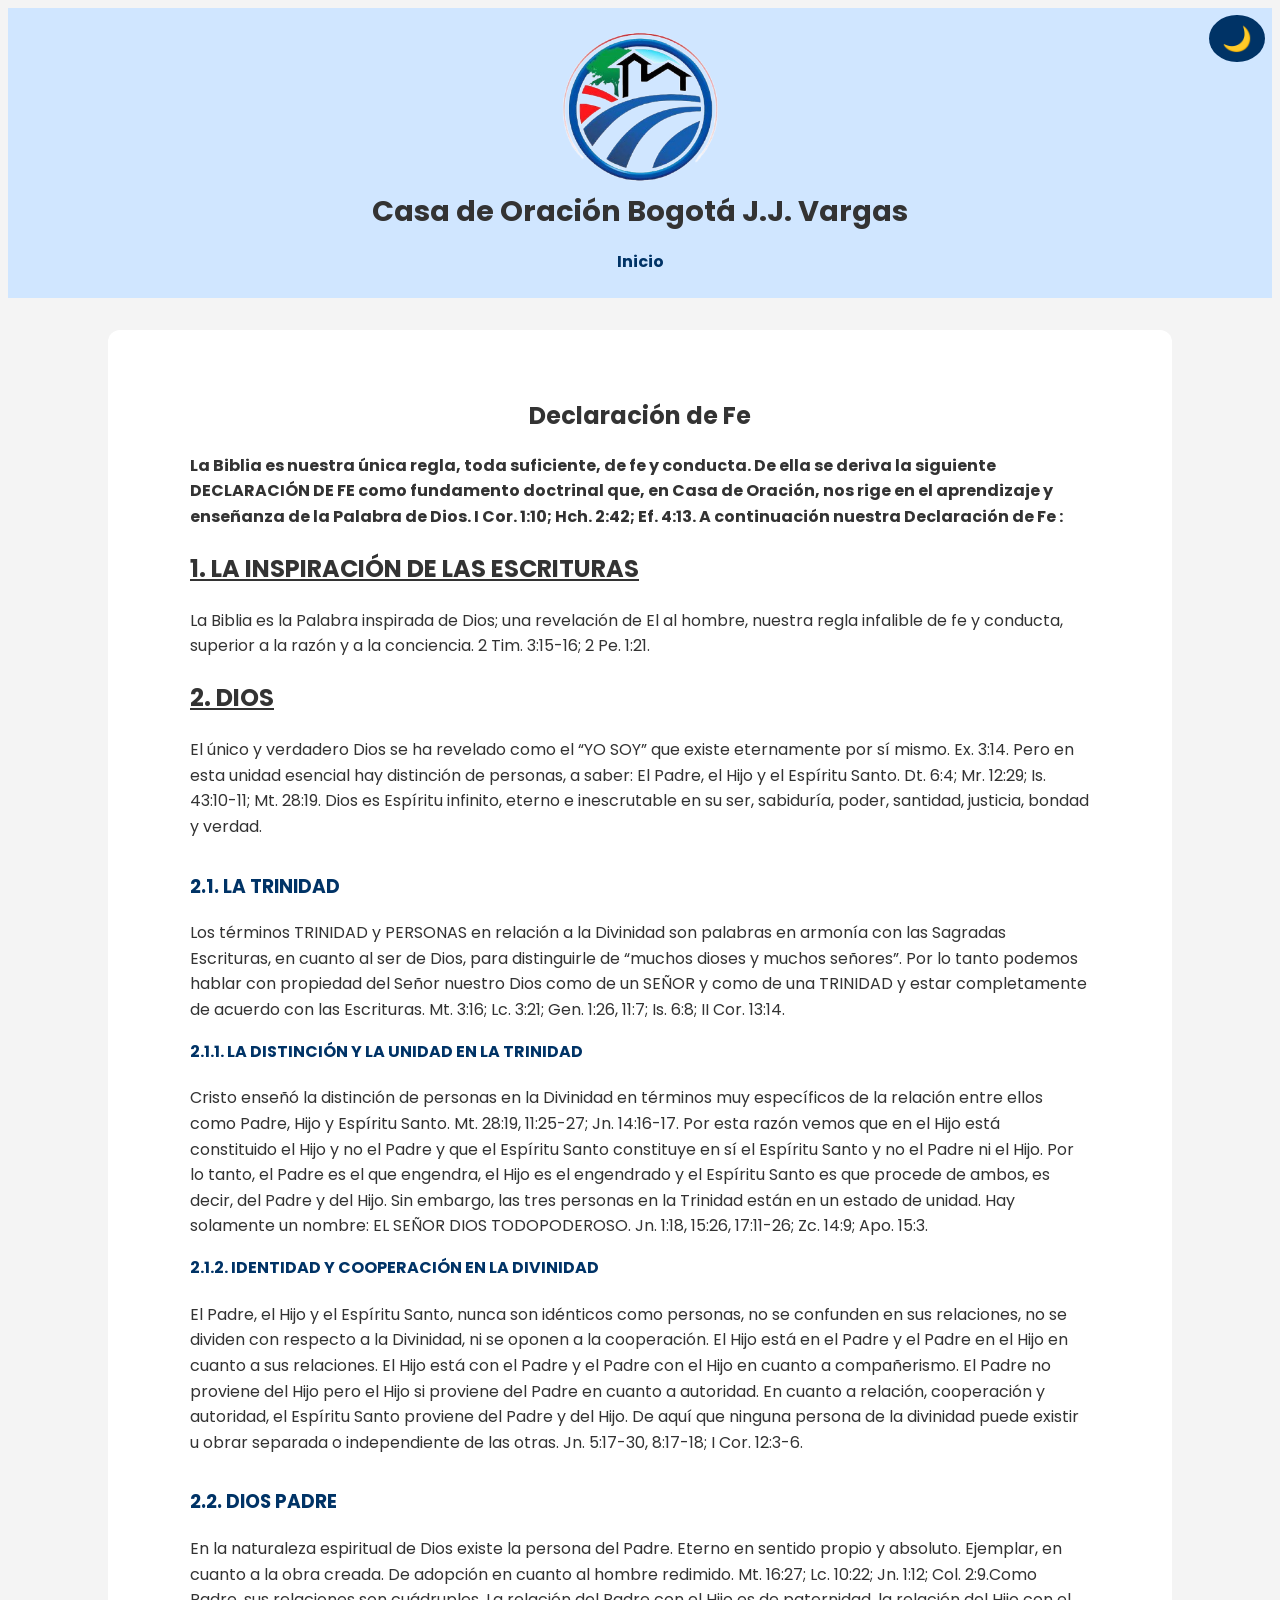
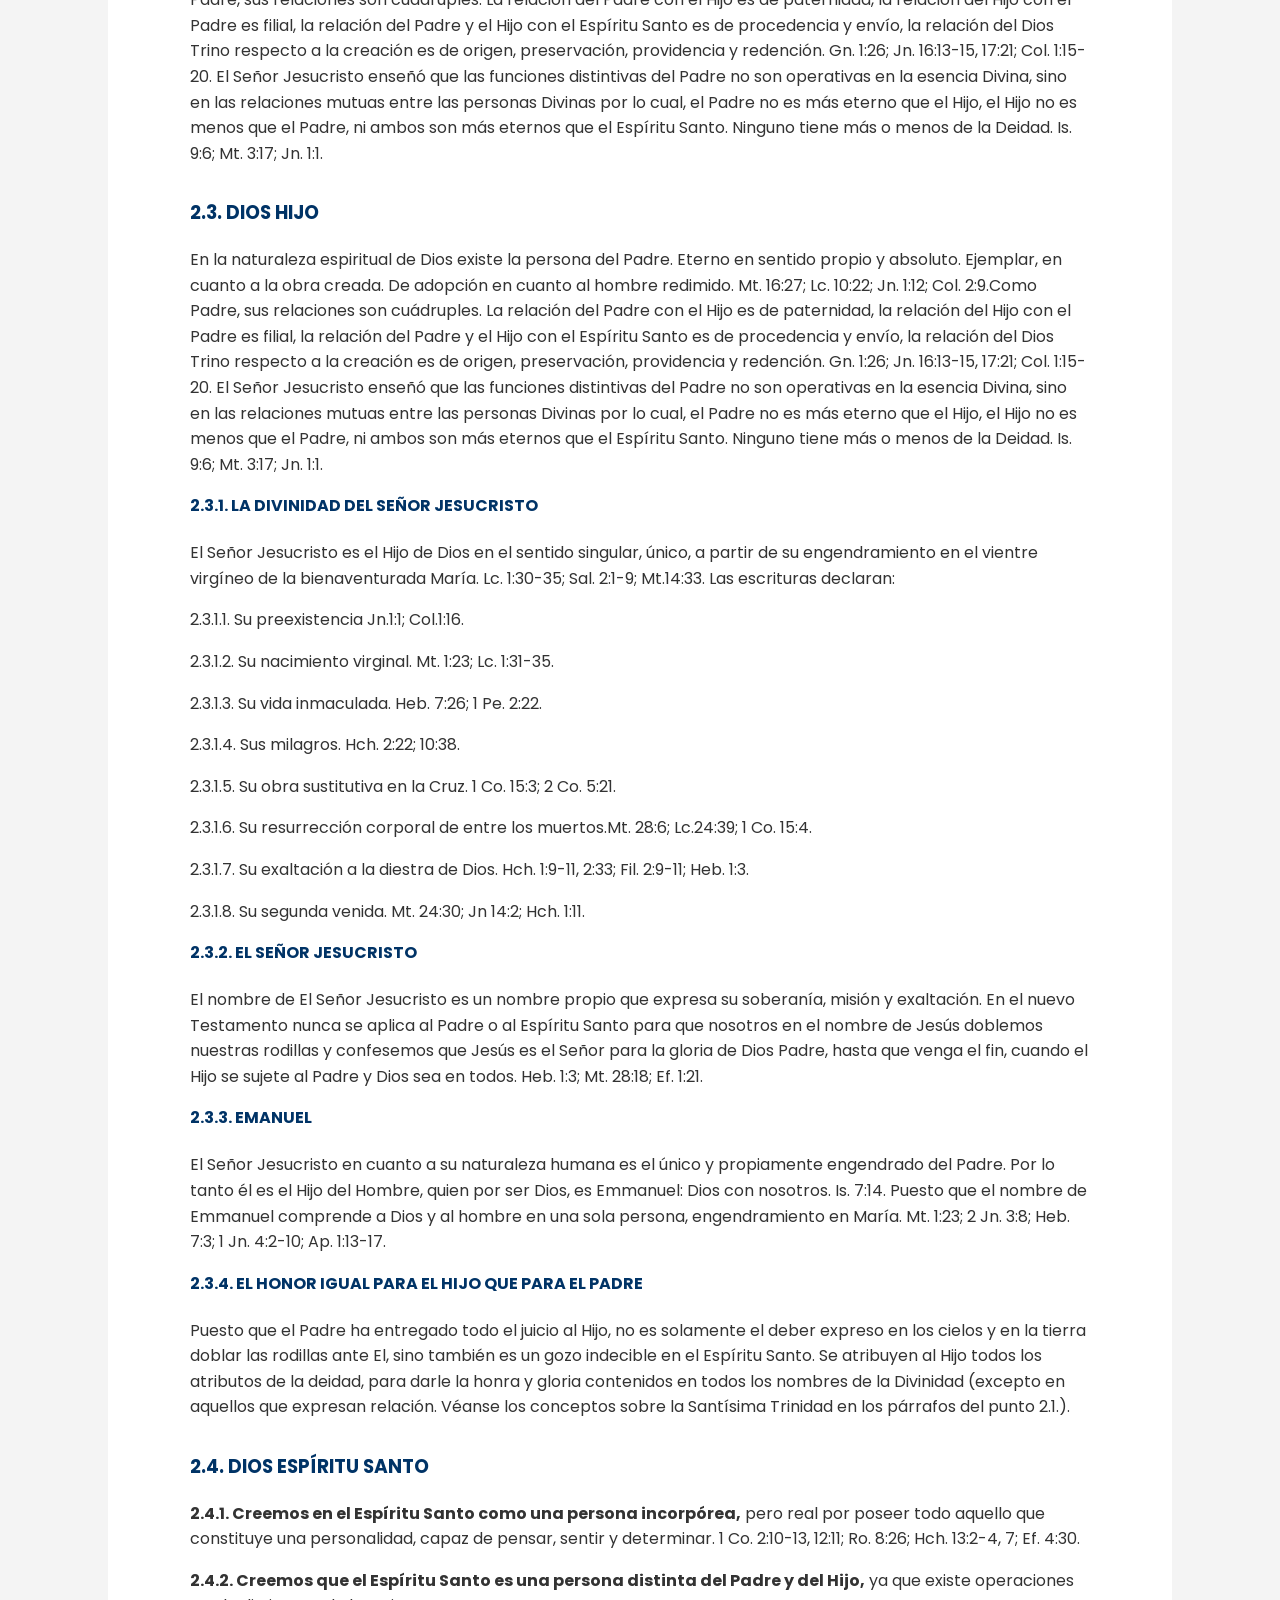
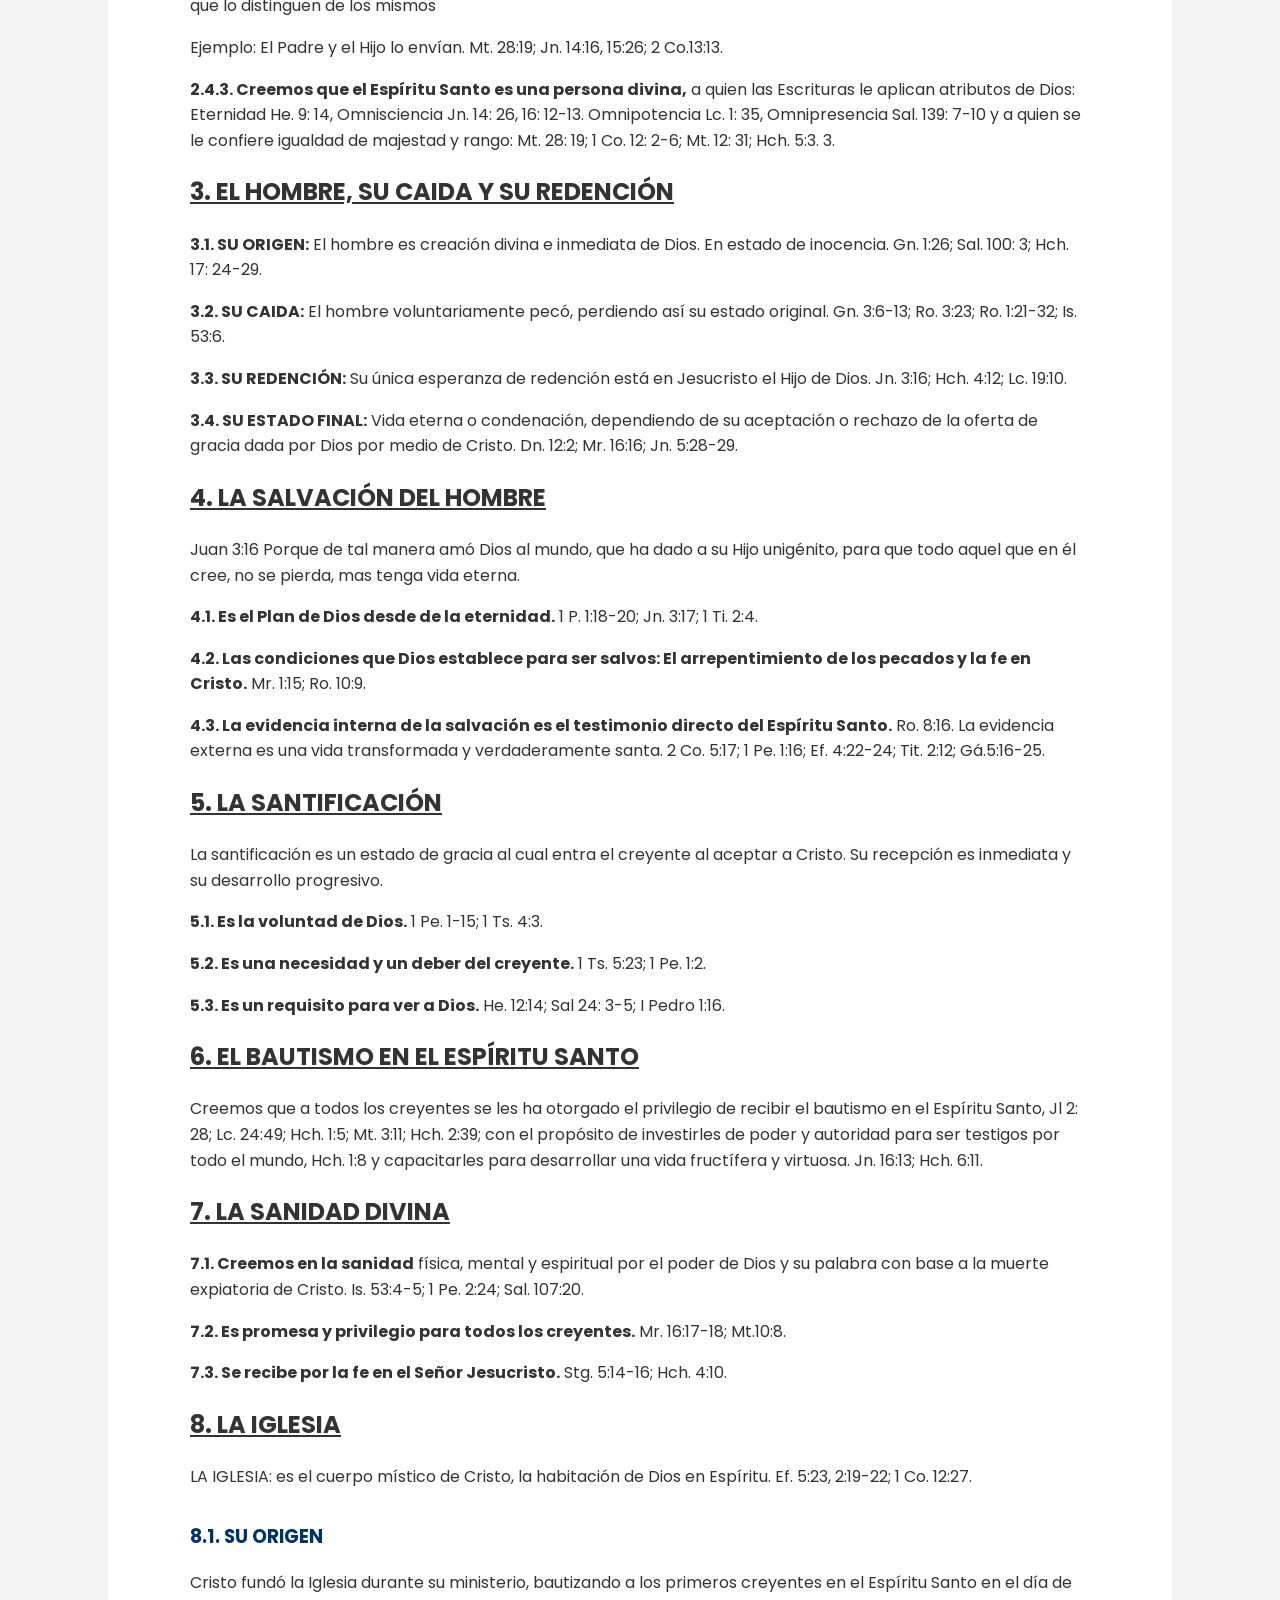
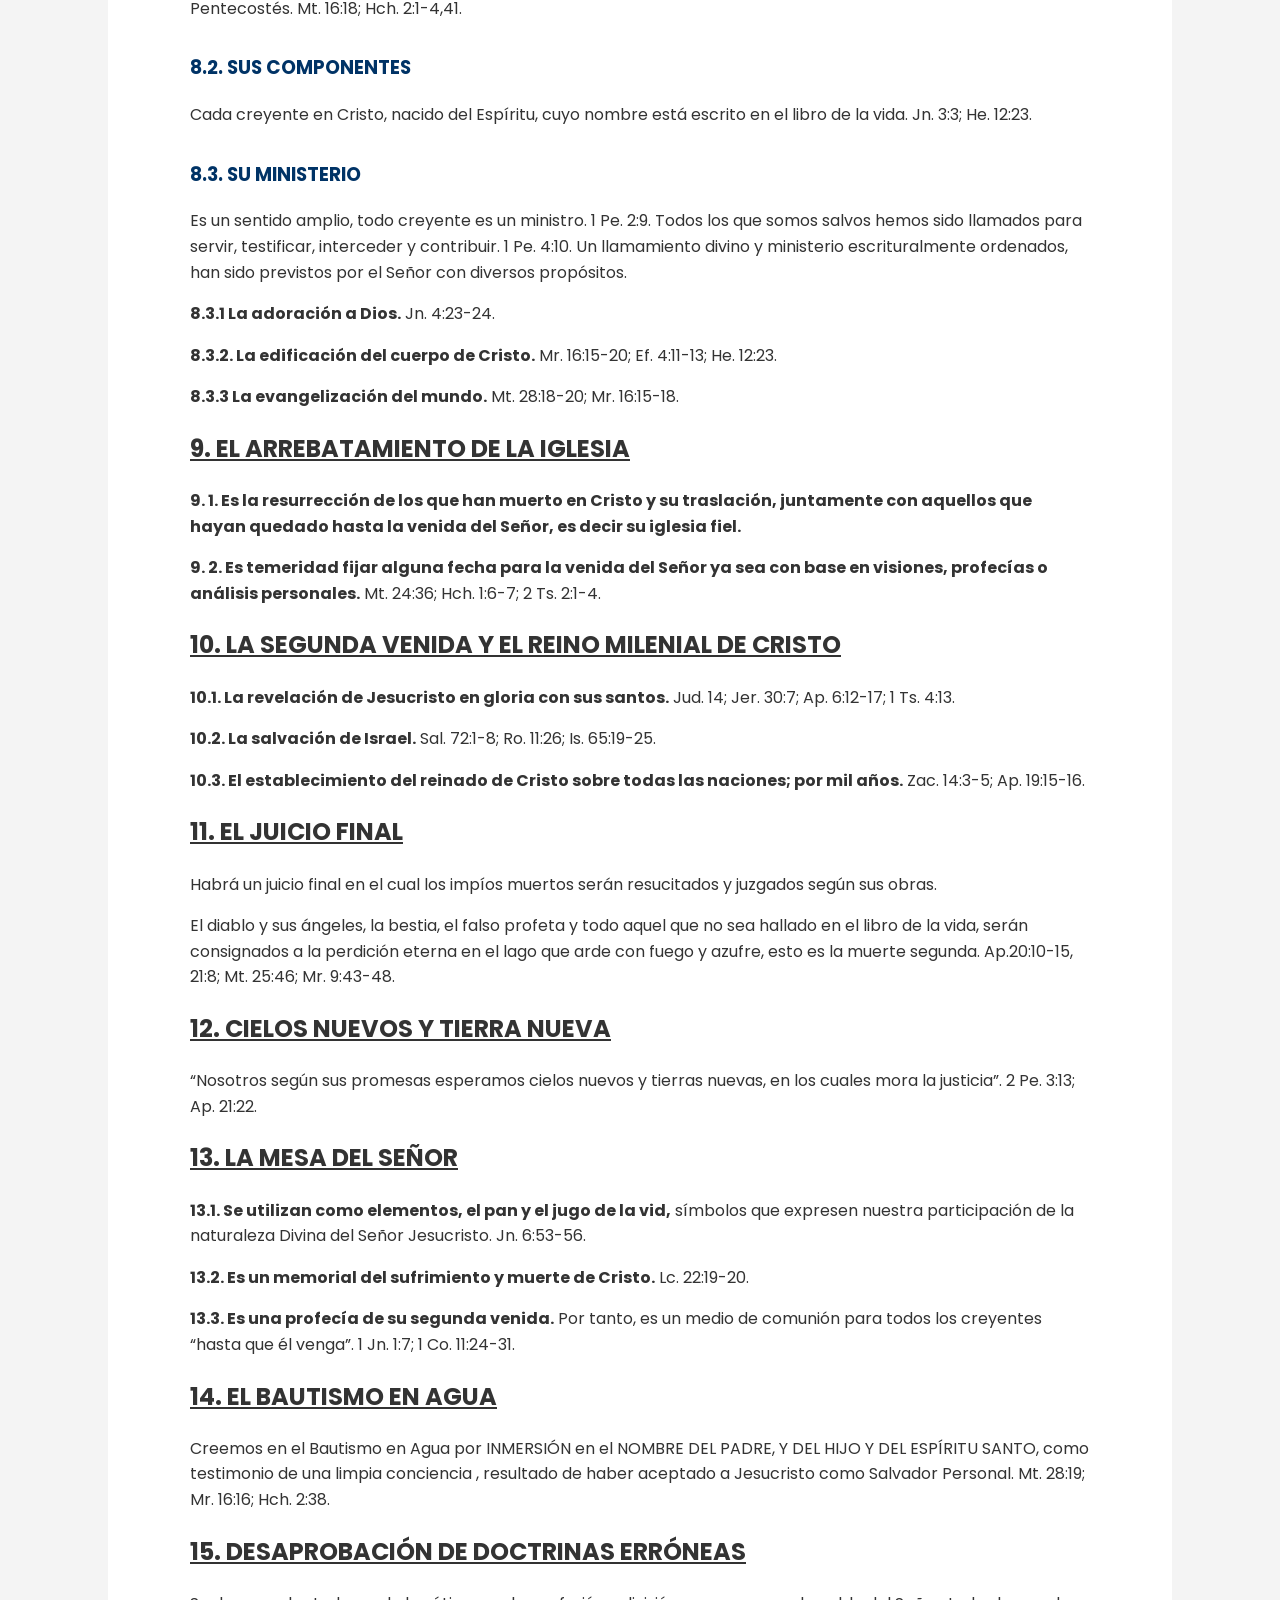
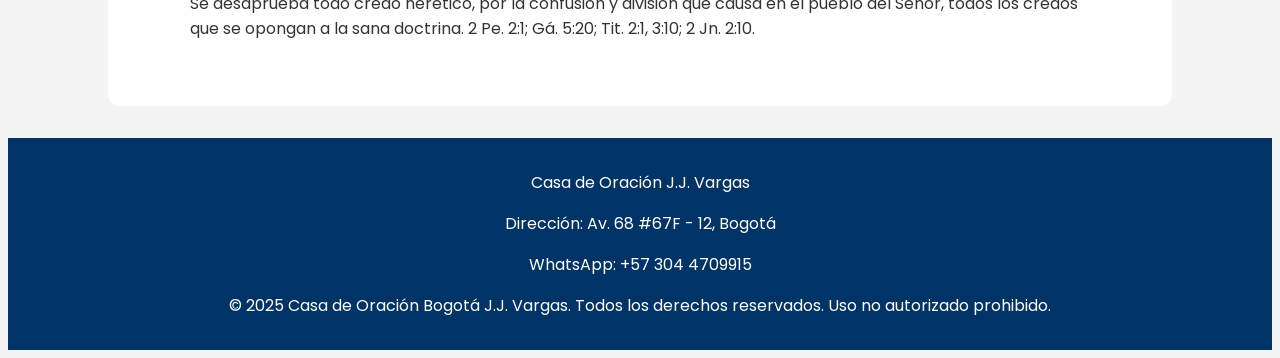
==== declaracion.html @ c2558dc0 "Se añaden ajustes del sitio web" ====
<!DOCTYPE html>
<html lang="es">
<head>
  <meta charset="UTF-8" />
  <meta name="viewport" content="width=device-width, initial-scale=1.0" />
  <title>Declaración de Fe | Casa de Oración</title>
  <link rel="stylesheet" href="styles.css" />
  <link rel="shortcut icon" href="icons/logo_casa_horacion.png" type="image/x-icon">
  <link href="https://fonts.googleapis.com/css2?family=Poppins:wght@400;700&display=swap" rel="stylesheet">
</head>
<body>
    <button id="toggle-mode" class="mode-toggle">🌙</button>

  <header class="header">
    <div class="logo-container">
      <img src="img/Logo_casa_de_oración.png" alt="Logo" class="logo-img" />
      <h1 class="logo-title">Casa de Oración Bogotá J.J. Vargas</h1>
    </div>
    <nav id="navbar">
      <a href="index.html">Inicio</a>
    </nav>
  </header>

  <main>
  <section class="section fade-in">
    <h2>Declaración de Fe</h2>
    <div class="declaracion">
      <p><strong>La Biblia es nuestra única regla, toda suficiente, de fe y conducta. De ella se deriva la siguiente DECLARACIÓN DE FE como fundamento doctrinal que, en Casa de Oración, nos rige en el aprendizaje y enseñanza de la Palabra de Dios. I Cor. 1:10; Hch. 2:42; Ef. 4:13. A continuación nuestra Declaración de Fe :</strong></p>

      <h2><u>1. LA INSPIRACIÓN DE LAS ESCRITURAS</u></h2>
      <p>La Biblia es la Palabra inspirada de Dios; una revelación de El al hombre, nuestra regla infalible de fe y conducta, superior a la razón y a la conciencia. 2 Tim. 3:15-16; 2 Pe. 1:21.</p>

      <h2><u>2. DIOS</u></h2>
      <p>El único y verdadero Dios se ha revelado como el “YO SOY” que existe eternamente por sí mismo. Ex. 3:14. Pero en esta unidad esencial hay distinción de personas, a saber: El Padre, el Hijo y el Espíritu Santo. Dt. 6:4; Mr. 12:29; Is. 43:10-11; Mt. 28:19. Dios es Espíritu infinito, eterno e inescrutable en su ser, sabiduría, poder, santidad, justicia, bondad y verdad.</p>

      <h3>2.1. LA TRINIDAD</h3>
      <p>Los términos TRINIDAD y PERSONAS en relación a la Divinidad son palabras en armonía con las Sagradas Escrituras, en cuanto al ser de Dios, para distinguirle de “muchos dioses y muchos señores”. Por lo tanto podemos hablar con propiedad del Señor nuestro Dios como de un SEÑOR y como de una TRINIDAD y estar completamente de acuerdo con las Escrituras. Mt. 3:16; Lc. 3:21; Gen. 1:26, 11:7; Is. 6:8; II Cor. 13:14.</p>

      <h4>2.1.1. LA DISTINCIÓN Y LA UNIDAD EN LA TRINIDAD</h4>
      <p>Cristo enseñó la distinción de personas en la Divinidad en términos muy específicos de la relación entre ellos como Padre, Hijo y Espíritu Santo. Mt. 28:19, 11:25-27; Jn. 14:16-17. Por esta razón vemos que en el Hijo está constituido el Hijo y no el Padre y que el Espíritu Santo constituye en sí el Espíritu Santo y no el Padre ni el Hijo. Por lo tanto, el Padre es el que engendra, el Hijo es el engendrado y el Espíritu Santo es que procede de ambos, es decir, del Padre y del Hijo. Sin embargo, las tres personas en la Trinidad están en un estado de unidad. Hay solamente un nombre: EL SEÑOR DIOS TODOPODEROSO. Jn. 1:18, 15:26, 17:11-26; Zc. 14:9; Apo. 15:3.</p>

      <h4>2.1.2. IDENTIDAD Y COOPERACIÓN EN LA DIVINIDAD</h4>
      <p>El Padre, el Hijo y el Espíritu Santo, nunca son idénticos como personas, no se confunden en sus relaciones, no se dividen con respecto a la Divinidad, ni se oponen a la cooperación. El Hijo está en el Padre y el Padre en el Hijo en cuanto a sus relaciones. El Hijo está con el Padre y el Padre con el Hijo en cuanto a compañerismo. El Padre no proviene del Hijo pero el Hijo si proviene del Padre en cuanto a autoridad. En cuanto a relación, cooperación y autoridad, el Espíritu Santo proviene del Padre y del Hijo. De aquí que ninguna persona de la divinidad puede existir u obrar separada o independiente de las otras. Jn. 5:17-30, 8:17-18; I Cor. 12:3-6.</p>

      <h3>2.2. DIOS PADRE</h3>
      <p>En la naturaleza espiritual de Dios existe la persona del Padre. Eterno en sentido propio y absoluto. Ejemplar, en cuanto a la obra creada. De adopción en cuanto al hombre redimido. Mt. 16:27; Lc. 10:22; Jn. 1:12; Col. 2:9.Como Padre, sus relaciones son cuádruples. La relación del Padre con el Hijo es de paternidad, la relación del Hijo con el Padre es filial, la relación del Padre y el Hijo con el Espíritu Santo es de procedencia y envío, la relación del Dios Trino respecto a la creación es de origen, preservación, providencia y redención. Gn. 1:26; Jn. 16:13-15, 17:21; Col. 1:15-20. El Señor Jesucristo enseñó que las funciones distintivas del Padre no son operativas en la esencia Divina, sino en las relaciones mutuas entre las personas Divinas por lo cual, el Padre no es más eterno que el Hijo, el Hijo no es menos que el Padre, ni ambos son más eternos que el Espíritu Santo. Ninguno tiene más o menos de la Deidad. Is. 9:6; Mt. 3:17; Jn. 1:1.</p>

      <h3>2.3. DIOS HIJO</h3>
      <p>En la naturaleza espiritual de Dios existe la persona del Padre. Eterno en sentido propio y absoluto. Ejemplar, en cuanto a la obra creada. De adopción en cuanto al hombre redimido. Mt. 16:27; Lc. 10:22; Jn. 1:12; Col. 2:9.Como Padre, sus relaciones son cuádruples. La relación del Padre con el Hijo es de paternidad, la relación del Hijo con el Padre es filial, la relación del Padre y el Hijo con el Espíritu Santo es de procedencia y envío, la relación del Dios Trino respecto a la creación es de origen, preservación, providencia y redención. Gn. 1:26; Jn. 16:13-15, 17:21; Col. 1:15-20. El Señor Jesucristo enseñó que las funciones distintivas del Padre no son operativas en la esencia Divina, sino en las relaciones mutuas entre las personas Divinas por lo cual, el Padre no es más eterno que el Hijo, el Hijo no es menos que el Padre, ni ambos son más eternos que el Espíritu Santo. Ninguno tiene más o menos de la Deidad. Is. 9:6; Mt. 3:17; Jn. 1:1.</p>

      <h4>2.3.1. LA DIVINIDAD DEL SEÑOR JESUCRISTO</h4>
      <p>El Señor Jesucristo es el Hijo de Dios en el sentido singular, único, a partir de su engendramiento en el vientre virgíneo de la bienaventurada María. Lc. 1:30-35; Sal. 2:1-9; Mt.14:33. Las escrituras declaran:</p>
      
      <p>2.3.1.1. Su preexistencia Jn.1:1; Col.1:16.</p>
      <p>2.3.1.2. Su nacimiento virginal. Mt. 1:23; Lc. 1:31-35.</p>
      <p>2.3.1.3. Su vida inmaculada. Heb. 7:26; 1 Pe. 2:22.</p>
      <p>2.3.1.4. Sus milagros. Hch. 2:22; 10:38.</p>
      <p>2.3.1.5. Su obra sustitutiva en la Cruz. 1 Co. 15:3; 2 Co. 5:21.</p>
      <p>2.3.1.6. Su resurrección corporal de entre los muertos.Mt. 28:6; Lc.24:39; 1 Co. 15:4.</p>
      <p>2.3.1.7. Su exaltación a la diestra de Dios. Hch. 1:9-11, 2:33; Fil. 2:9-11; Heb. 1:3.</p>
      <p>2.3.1.8. Su segunda venida. Mt. 24:30; Jn 14:2; Hch. 1:11.</p>

      <h4>2.3.2. EL SEÑOR JESUCRISTO</h4>
      <p>El nombre de El Señor Jesucristo es un nombre propio que expresa su soberanía, misión y exaltación. En el nuevo Testamento nunca se aplica al Padre o al Espíritu Santo para que nosotros en el nombre de Jesús doblemos nuestras rodillas y confesemos que Jesús es el Señor para la gloria de Dios Padre, hasta que venga el fin, cuando el Hijo se sujete al Padre y Dios sea en todos. Heb. 1:3; Mt. 28:18; Ef. 1:21.</p>

      <h4>2.3.3. EMANUEL</h4>
      <p>El Señor Jesucristo en cuanto a su naturaleza humana es el único y propiamente engendrado del Padre. Por lo tanto él es el Hijo del Hombre, quien por ser Dios, es Emmanuel: Dios con nosotros. Is. 7:14. Puesto que el nombre de Emmanuel comprende a Dios y al hombre en una sola persona, engendramiento en María. Mt. 1:23; 2 Jn. 3:8; Heb. 7:3; 1 Jn. 4:2-10; Ap. 1:13-17.</p>

      <h4>2.3.4. EL HONOR IGUAL PARA EL HIJO QUE PARA EL PADRE</h4>
      <p>Puesto que el Padre ha entregado todo el juicio al Hijo, no es solamente el deber expreso en los cielos y en la tierra doblar las rodillas ante El, sino también es un gozo indecible en el Espíritu Santo. Se atribuyen al Hijo todos los atributos de la deidad, para darle la honra y gloria contenidos en todos los nombres de la Divinidad (excepto en aquellos que expresan relación. Véanse los conceptos sobre la Santísima Trinidad en los párrafos del punto 2.1.).</p>

      <h3>2.4. DIOS ESPÍRITU SANTO</h3>

      <p><b>2.4.1. Creemos en el Espíritu Santo como una persona incorpórea,</b> pero real por poseer todo aquello que constituye una personalidad, capaz de pensar, sentir y determinar. 1 Co. 2:10-13, 12:11; Ro. 8:26; Hch. 13:2-4, 7; Ef. 4:30.</p>
      <p><b>2.4.2. Creemos que el Espíritu Santo es una persona distinta del Padre y del Hijo,</b> ya que existe operaciones que lo distinguen de los mismos</p>
      <p>Ejemplo: El Padre y el Hijo lo envían. Mt. 28:19; Jn. 14:16, 15:26; 2 Co.13:13.</p>
      <p><b>2.4.3. Creemos que el Espíritu Santo es una persona divina,</b> a quien las Escrituras le aplican atributos de Dios: Eternidad He. 9: 14, Omnisciencia Jn. 14: 26, 16: 12-13. Omnipotencia Lc. 1: 35, Omnipresencia Sal. 139: 7-10 y a quien se le confiere igualdad de majestad y rango: Mt. 28: 19; 1 Co. 12: 2-6; Mt. 12: 31; Hch. 5:3. 3.</p>

      <h2><u>3. EL HOMBRE, SU CAIDA Y SU REDENCIÓN</u></h2>

      <p><b>3.1. SU ORIGEN:</b> El hombre es creación divina e inmediata de Dios. En estado de inocencia. Gn. 1:26; Sal. 100: 3; Hch. 17: 24-29.</p>
      <p><b>3.2. SU CAIDA:</b> El hombre voluntariamente pecó, perdiendo así su estado original. Gn. 3:6-13; Ro. 3:23; Ro. 1:21-32; Is. 53:6.</p>
      <p><b>3.3. SU REDENCIÓN:</b> Su única esperanza de redención está en Jesucristo el Hijo de Dios. Jn. 3:16; Hch. 4:12; Lc. 19:10.</p>
      <p><b>3.4. SU ESTADO FINAL:</b> Vida eterna o condenación, dependiendo de su aceptación o rechazo de la oferta de gracia dada por Dios por medio de Cristo. Dn. 12:2; Mr. 16:16; Jn. 5:28-29.</p>
      
      <h2><u>4. LA SALVACIÓN DEL HOMBRE</u></h2>
      <p>Juan 3:16 Porque de tal manera amó Dios al mundo, que ha dado a su Hijo unigénito, para que todo aquel que en él cree, no se pierda, mas tenga vida eterna.</p>

      <p><b>4.1. Es el Plan de Dios desde de la eternidad.</b> 1 P. 1:18-20; Jn. 3:17; 1 Ti. 2:4.</p>
      <p><b>4.2. Las condiciones que Dios establece para ser salvos: El arrepentimiento de los pecados y la fe en Cristo.</b> Mr. 1:15; Ro. 10:9.</p>
      <p><b>4.3. La evidencia interna de la salvación es el testimonio directo del Espíritu Santo.</b> Ro. 8:16. La evidencia externa es una vida transformada y verdaderamente santa. 2 Co. 5:17; 1 Pe. 1:16; Ef. 4:22-24; Tit. 2:12; Gá.5:16-25.</p>

      <h2><u>5. LA SANTIFICACIÓN</u></h2>
      <p>La santificación es un estado de gracia al cual entra el creyente al aceptar a Cristo. Su recepción es inmediata y su desarrollo progresivo.</p>

      <p><b>5.1. Es la voluntad de Dios.</b> 1 Pe. 1-15; 1 Ts. 4:3.</p>
      <p><b>5.2. Es una necesidad y un deber del creyente.</b> 1 Ts. 5:23; 1 Pe. 1:2.</p>
      <p><b>5.3. Es un requisito para ver a Dios.</b> He. 12:14; Sal 24: 3-5; I Pedro 1:16.</p>

      <h2><u>6. EL BAUTISMO EN EL ESPÍRITU SANTO</u></h2>
      <p>Creemos que a todos los creyentes se les ha otorgado el privilegio de recibir el bautismo en el Espíritu Santo, Jl 2: 28; Lc. 24:49; Hch. 1:5; Mt. 3:11; Hch. 2:39; con el propósito de investirles de poder y autoridad para ser testigos por todo el mundo, Hch. 1:8 y capacitarles para desarrollar una vida fructífera y virtuosa. Jn. 16:13; Hch. 6:11.</p>

      <h2><u>7. LA SANIDAD DIVINA</u></h2>
      <p><b>7.1. Creemos en la sanidad</b> física, mental y espiritual por el poder de Dios y su palabra con base a la muerte expiatoria de Cristo. Is. 53:4-5; 1 Pe. 2:24; Sal. 107:20.</p>
      <p><b>7.2. Es promesa y privilegio para todos los creyentes.</b> Mr. 16:17-18; Mt.10:8.</p>
      <p><b>7.3. Se recibe por la fe en el Señor Jesucristo.</b> Stg. 5:14-16; Hch. 4:10.</p>

      <h2><u>8. LA IGLESIA</u></h2>
      <p>LA IGLESIA: es el cuerpo místico de Cristo, la habitación de Dios en Espíritu. Ef. 5:23, 2:19-22; 1 Co. 12:27.</p>

      <h3>8.1. SU ORIGEN</h3>
      <p>Cristo fundó la Iglesia durante su ministerio, bautizando a los primeros creyentes en el Espíritu Santo en el día de Pentecostés. Mt. 16:18; Hch. 2:1-4,41.</p>

      <h3>8.2. SUS COMPONENTES</h3>
      <p>Cada creyente en Cristo, nacido del Espíritu, cuyo nombre está escrito en el libro de la vida. Jn. 3:3; He. 12:23.</p>
      
      <h3>8.3. SU MINISTERIO</h3>
      <p>Es un sentido amplio, todo creyente es un ministro. 1 Pe. 2:9. Todos los que somos salvos hemos sido llamados para servir, testificar, interceder y contribuir. 1 Pe. 4:10. Un llamamiento divino y ministerio escrituralmente ordenados, han sido previstos por el Señor con diversos propósitos.</p>

      <P><b>8.3.1 La adoración a Dios.</b> Jn. 4:23-24.</P>
      <P><b>8.3.2. La edificación del cuerpo de Cristo.</b> Mr. 16:15-20; Ef. 4:11-13; He. 12:23.</P>
      <P><b>8.3.3 La evangelización del mundo.</b> Mt. 28:18-20; Mr. 16:15-18.</P>

      <h2><u>9. EL ARREBATAMIENTO DE LA IGLESIA</u></h2>
      <p><b>9. 1. Es la resurrección de los que han muerto en Cristo y su traslación, juntamente con aquellos que hayan quedado hasta la venida del Señor, es decir su iglesia fiel.</b></p>
      <p><b>9. 2. Es temeridad fijar alguna fecha para la venida del Señor ya sea con base en visiones, profecías o análisis personales.</b> Mt. 24:36; Hch. 1:6-7; 2 Ts. 2:1-4.</p>

      <h2><u>10. LA SEGUNDA VENIDA Y EL REINO MILENIAL DE CRISTO</u></h2>
      <p><b>10.1. La revelación de Jesucristo en gloria con sus santos.</b> Jud. 14; Jer. 30:7; Ap. 6:12-17; 1 Ts. 4:13.</p>
      <p><b>10.2. La salvación de Israel.</b> Sal. 72:1-8; Ro. 11:26; Is. 65:19-25.</p>
      <p><b>10.3. El establecimiento del reinado de Cristo sobre todas las naciones; por mil años.</b> Zac. 14:3-5; Ap. 19:15-16.</p>

     <h2><u>11. EL JUICIO FINAL</u></h2>
     <p>Habrá un juicio final en el cual los impíos muertos serán resucitados y juzgados según sus obras.</p>

     <p>El diablo y sus ángeles, la bestia, el falso profeta y todo aquel que no sea hallado en el libro de la vida, serán consignados a la perdición eterna en el lago que arde con fuego y azufre, esto es la muerte segunda. Ap.20:10-15, 21:8; Mt. 25:46; Mr. 9:43-48.</p>

     <h2><u>12. CIELOS NUEVOS Y TIERRA NUEVA</u></h2>
     <p>“Nosotros según sus promesas esperamos cielos nuevos y tierras nuevas, en los cuales mora la justicia”. 2 Pe. 3:13; Ap. 21:22.</p>

     <h2><u>13. LA MESA DEL SEÑOR</u></h2>
     <p><b>13.1. Se utilizan como elementos, el pan y el jugo de la vid,</b> símbolos que expresen nuestra participación de la naturaleza Divina del Señor Jesucristo. Jn. 6:53-56.</p>
     <p><b>13.2. Es un memorial del sufrimiento y muerte de Cristo.</b> Lc. 22:19-20.</p>
     <p><b>13.3. Es una profecía de su segunda venida.</b> Por tanto, es un medio de comunión para todos los creyentes “hasta que él venga”. 1 Jn. 1:7; 1 Co. 11:24-31.</p>

     <h2><u>14. EL BAUTISMO EN AGUA</u></h2>
     <p>Creemos en el Bautismo en Agua por INMERSIÓN en el NOMBRE DEL PADRE, Y DEL HIJO Y DEL ESPÍRITU SANTO, como testimonio de una limpia conciencia , resultado de haber aceptado a Jesucristo como Salvador Personal. Mt. 28:19; Mr. 16:16; Hch. 2:38.</p>

     <h2><u>15. DESAPROBACIÓN DE DOCTRINAS ERRÓNEAS</u></h2>
     <p>Se desaprueba todo credo herético, por la confusión y división que causa en el pueblo del Señor, todos los credos que se opongan a la sana doctrina. 2 Pe. 2:1; Gá. 5:20; Tit. 2:1, 3:10; 2 Jn. 2:10.</p>
     
</main>
<script src="script.js"></script>

   <footer>
    <p>Casa de Oración J.J. Vargas</p>
    <p>Dirección: Av. 68 #67F - 12, Bogotá</p>
    <p>WhatsApp: +57 304 4709915</p>
    <p>© 2025 Casa de Oración Bogotá J.J. Vargas. Todos los derechos reservados. Uso no autorizado prohibido.</p>
  </footer>
---- styles.css ----
:root {
  --bg-color: #f4f4f4;
  --text-color: #333;
  --section-bg: white;
  --accent-color: #003366;
}

body {
  font-family: 'Poppins', sans-serif;
  background: var(--bg-color);
  color: var(--text-color);
}

.section {
  background: var(--section-bg);
  border-radius: 12px;
  padding: 3rem 2rem;
  margin: 2rem auto;
  max-width: 1000px;
  text-align: center;
}

/* Encabezado */
.header {
  background: #d0e6ff;
  padding: 1.5rem;
  text-align: center;
}

.logo-container {
  display: flex;
  flex-direction: column;
  align-items: center;
  animation: float 3s ease-in-out infinite;
}
@keyframes float {
  0%, 100% { transform: translateY(0); }
  50% { transform: translateY(-5px); }
}
.logo-container:hover {
  transform: scale(1.05);
  filter: drop-shadow(0 0 8px rgba(0, 85, 170, 0.6));
}
.logo-img {
  height: 150px;
  margin-bottom: 0.5rem;
}
.logo-title {
  font-size: 1.8rem;
  font-weight: bold;
  margin: 0;
}

/* Navegación */
nav {
  display: flex;
  justify-content: center;
  gap: 1rem;
  margin-top: 1rem;
  flex-wrap: wrap;
}
nav a {
  color: var(--accent-color);
  text-decoration: none;
  font-weight: bold;
}
#menu-toggle {
  display: none;
  background: none;
  color: white;
  font-size: 1.5rem;
  border: none;
}

/* Bienvenida */
.bienvenida {
  background: #0074cc;
  color: white;
}

/* Carrusel */
.carousel {
  display: flex;
  overflow-x: auto;
  gap: 1rem;
  padding: 1rem 0;
  scroll-behavior: smooth;
}
.carousel img {
  height: 200px;
  cursor: pointer;
  transition: transform 0.3s;
  border-radius: 8px;
}
.carousel img:hover {
  transform: scale(1.05);
}

/* Contacto */
.subcontacto {
  margin-bottom: 1.5rem;
}
.icono-wsp {
  height: 24px;
  vertical-align: middle;
  margin-right: 8px;
}
.whatsapp-btn {
  display: inline-block;
  background: #25D366;
  color: white;
  padding: 0.8rem 1.2rem;
  border-radius: 5px;
  text-decoration: none;
  font-weight: bold;
}

/* Mapa */
.mapa-container {
  padding: 1rem;
  background: #fff;
  border: 4px solid #003366;
  border-radius: 10px;
}
.mapa-container .direccion {
  margin-bottom: 1rem;
  font-weight: bold;
}
.mapa-container iframe {
  width: 100%;
  height: 400px;
  border: none;
}

/* Footer */
footer {
  background: var(--accent-color);
  color: white;
  text-align: center;
  padding: 1rem;
  margin-top: 2rem;
}

/* Botón modo oscuro */
.mode-toggle {
  position: fixed;
  right: 15px;
  top: 15px;
  background: var(--accent-color);
  color: white;
  font-size: 1.5rem;
  padding: 0.6rem 0.8rem;
  border: none;
  border-radius: 50%;
  cursor: pointer;
  z-index: 1000;
}
.mode-toggle:hover {
  background: #0055aa;
}

/* Modo nocturno */
.dark-mode {
  --bg-color: #1a1a1a;
  --text-color: #f0f0f0;
  --section-bg: #2a2a2a;
  --accent-color: #ffc107;
}
.dark-mode .mode-toggle {
  background: #ffc107;
  color: #1a1a1a;
}
.dark-mode .header,
.dark-mode .bienvenida,
.dark-mode footer {
  background: #2e2e2e;
  color: white;
}
.dark-mode .logo-title,
.dark-mode nav a {
  color: white;
}
.dark-mode nav {
  background: #2e2e2e;
}
.dark-mode .versiculo {
  background: #3a3a3a;
  color: white;
}
.dark-mode .declaracion h3,
.dark-mode .declaracion h4,
.dark-mode .declaracion h5 {
  color: white;
}

/* Versículo destacado */
.versiculo {
  background: #cce0ff;
  padding: 1rem;
  border-radius: 8px;
  margin-top: 1rem;
  font-style: italic;
  font-size: 0.95rem;
  color: #003366;
  max-width: 800px;
  margin-left: auto;
  margin-right: auto;
}


.horarios ul {
  list-style: none;
  padding-left: 0;
}
.horarios li {
  margin: 0.5rem 0;
}

/* Botones sociales */
.social-btn {
  display: inline-block;
  margin: 0.5rem;
  padding: 0.8rem 1.2rem;
  color: white;
  text-decoration: none;
  border-radius: 8px;
  font-weight: bold;
  transition: transform 0.3s;
}
.social-btn:hover {
  transform: scale(1.05);
}
.social-btn .social-icon {
  height: 20px;
  margin-right: 8px;
  vertical-align: middle;
}
.social-btn.red {
  background: #cc0000;
}
.social-btn.blue {
  background: #1877F2;
}
.social-btn.green {
  background: #25D366;
}

/* Declaración de Fe */
.declaracion {
  text-align: left;
  max-width: 900px;
  margin: 0 auto;
  font-size: 1rem;
  line-height: 1.6;
}
.declaracion h3 {
  margin-top: 2rem;
  color: var(--accent-color);
}
.declaracion h4,
.declaracion h5 {
  margin-top: 1rem;
  font-weight: bold;
  color: var(--accent-color);
}

/* Animaciones */
.fade-in {
  opacity: 0;
  transform: translateY(40px);
  animation: fadeInUp 1s ease forwards;
}
@keyframes fadeInUp {
  to {
    opacity: 1;
    transform: translateY(0);
  }
}

/* Responsive */
@media (max-width: 768px) {
  nav {
    display: none;
    flex-direction: column;
  }
  nav.active {
    display: flex;
  }
  #menu-toggle {
    display: block;
  }
}
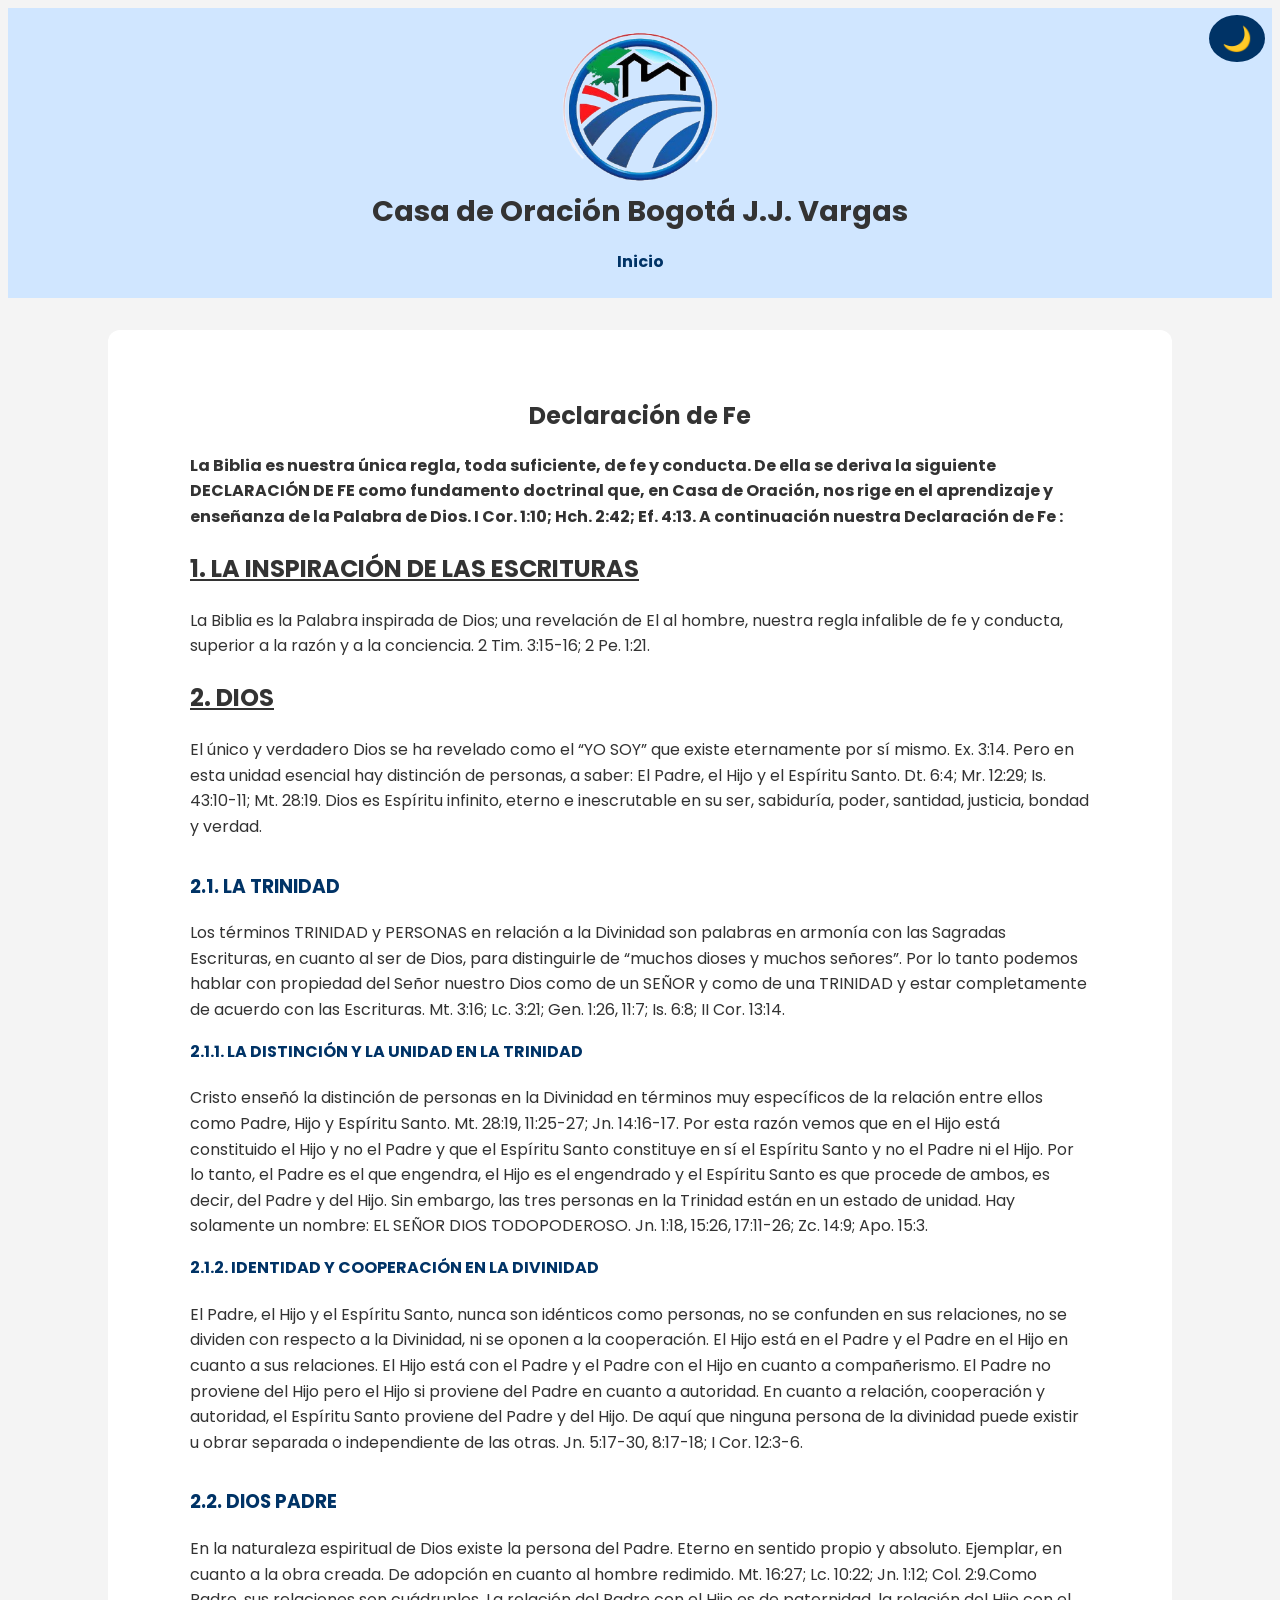
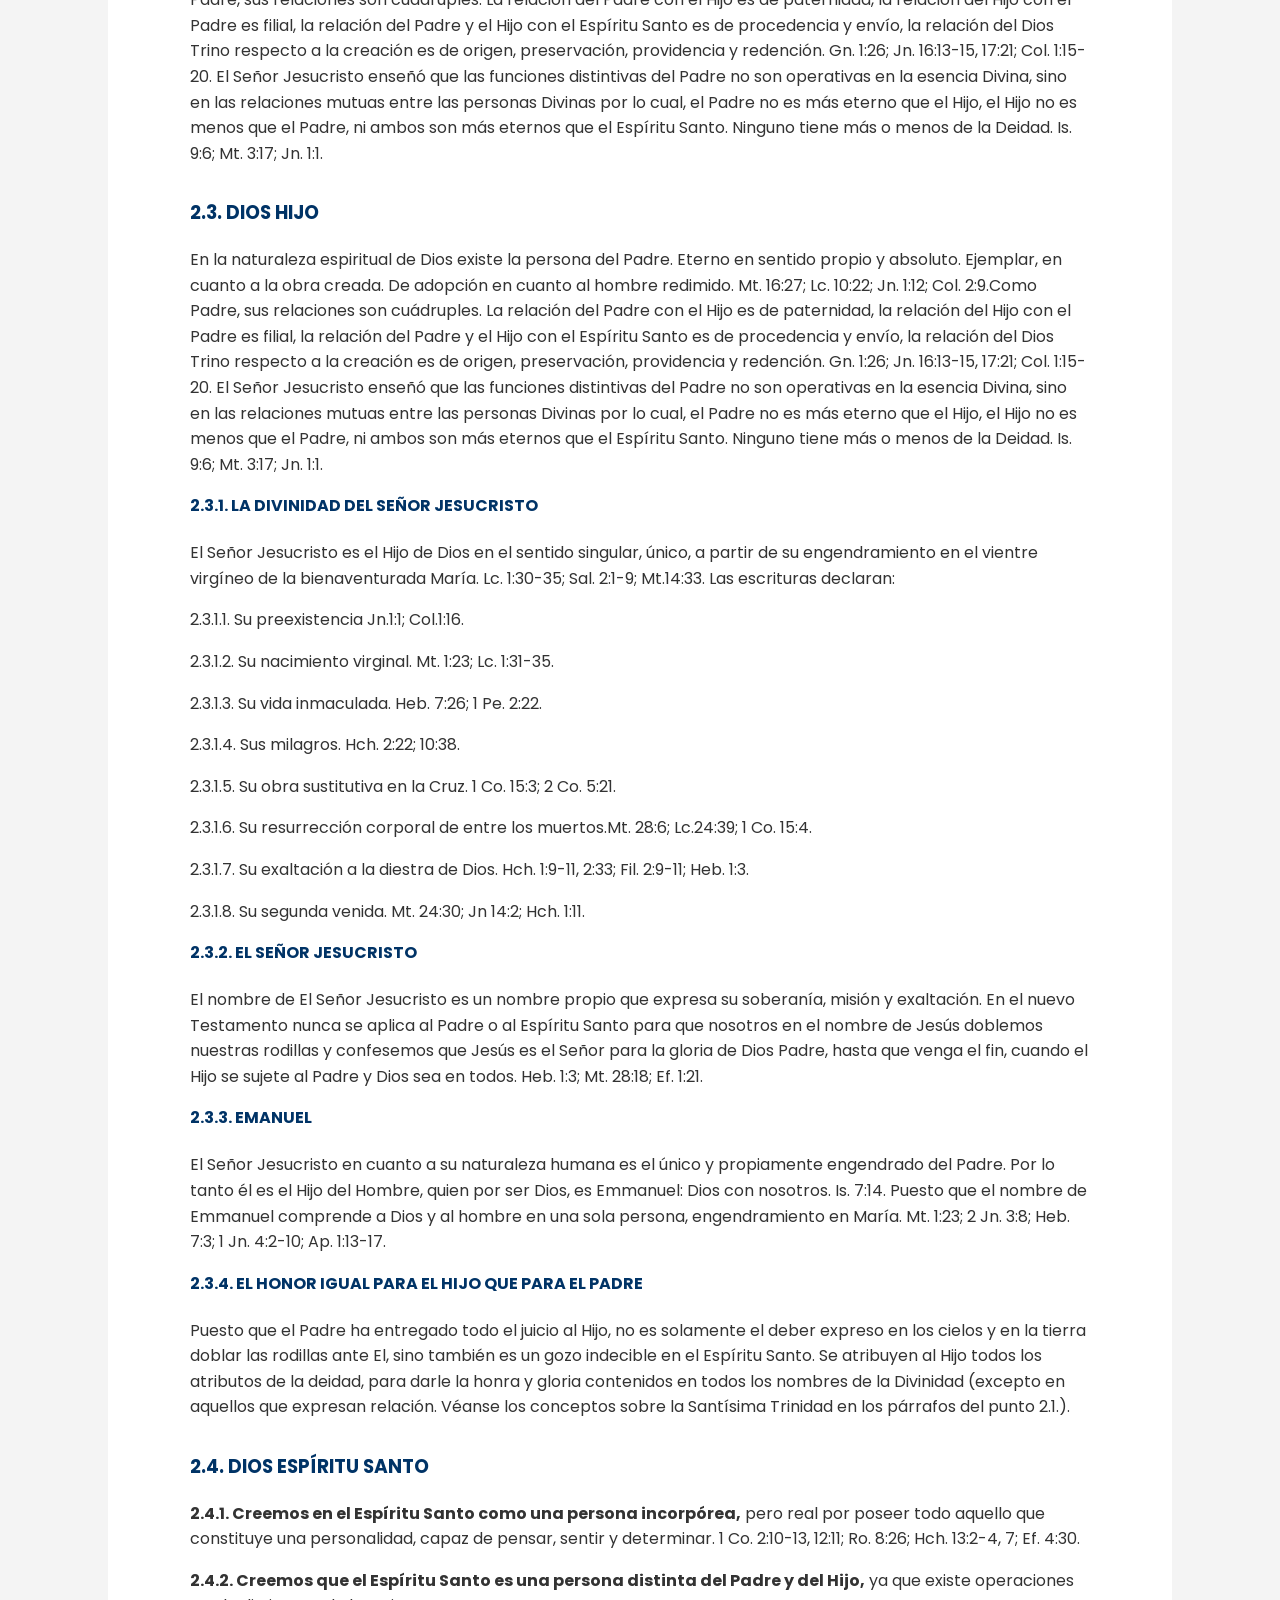
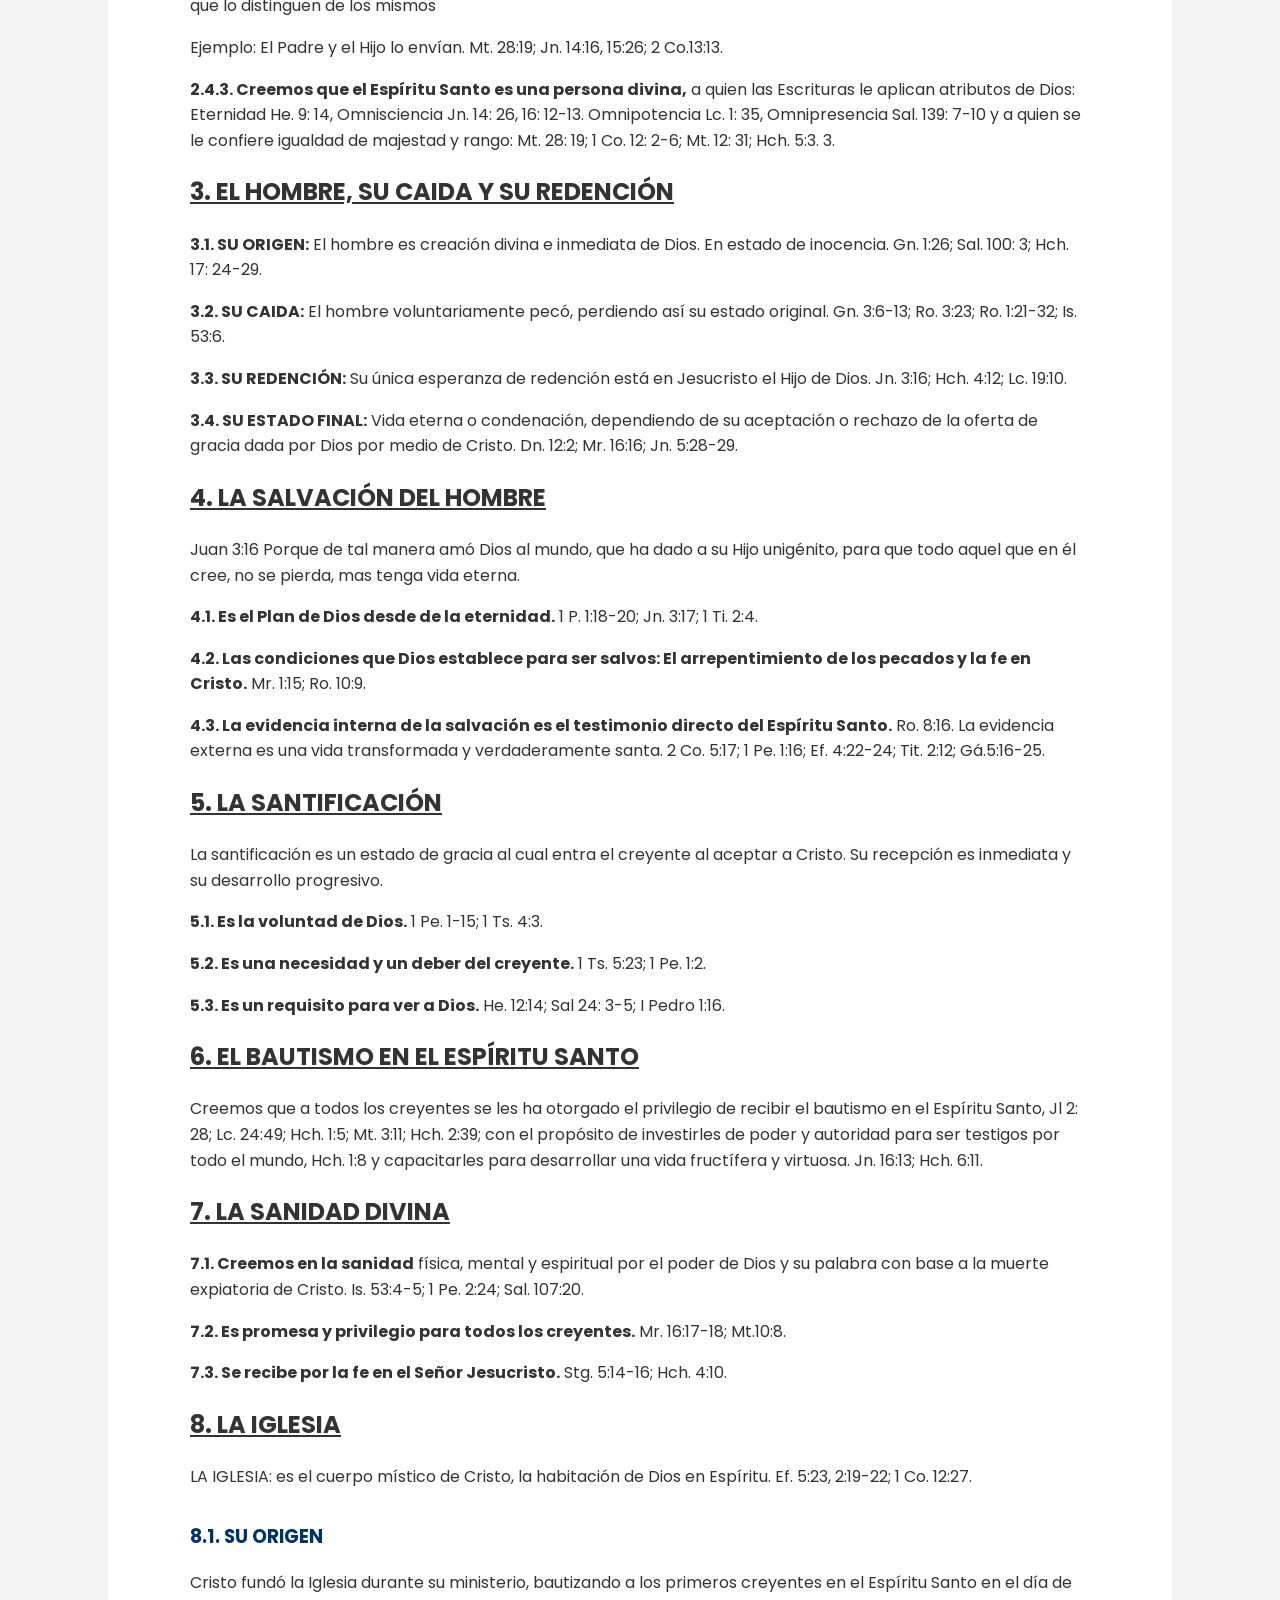
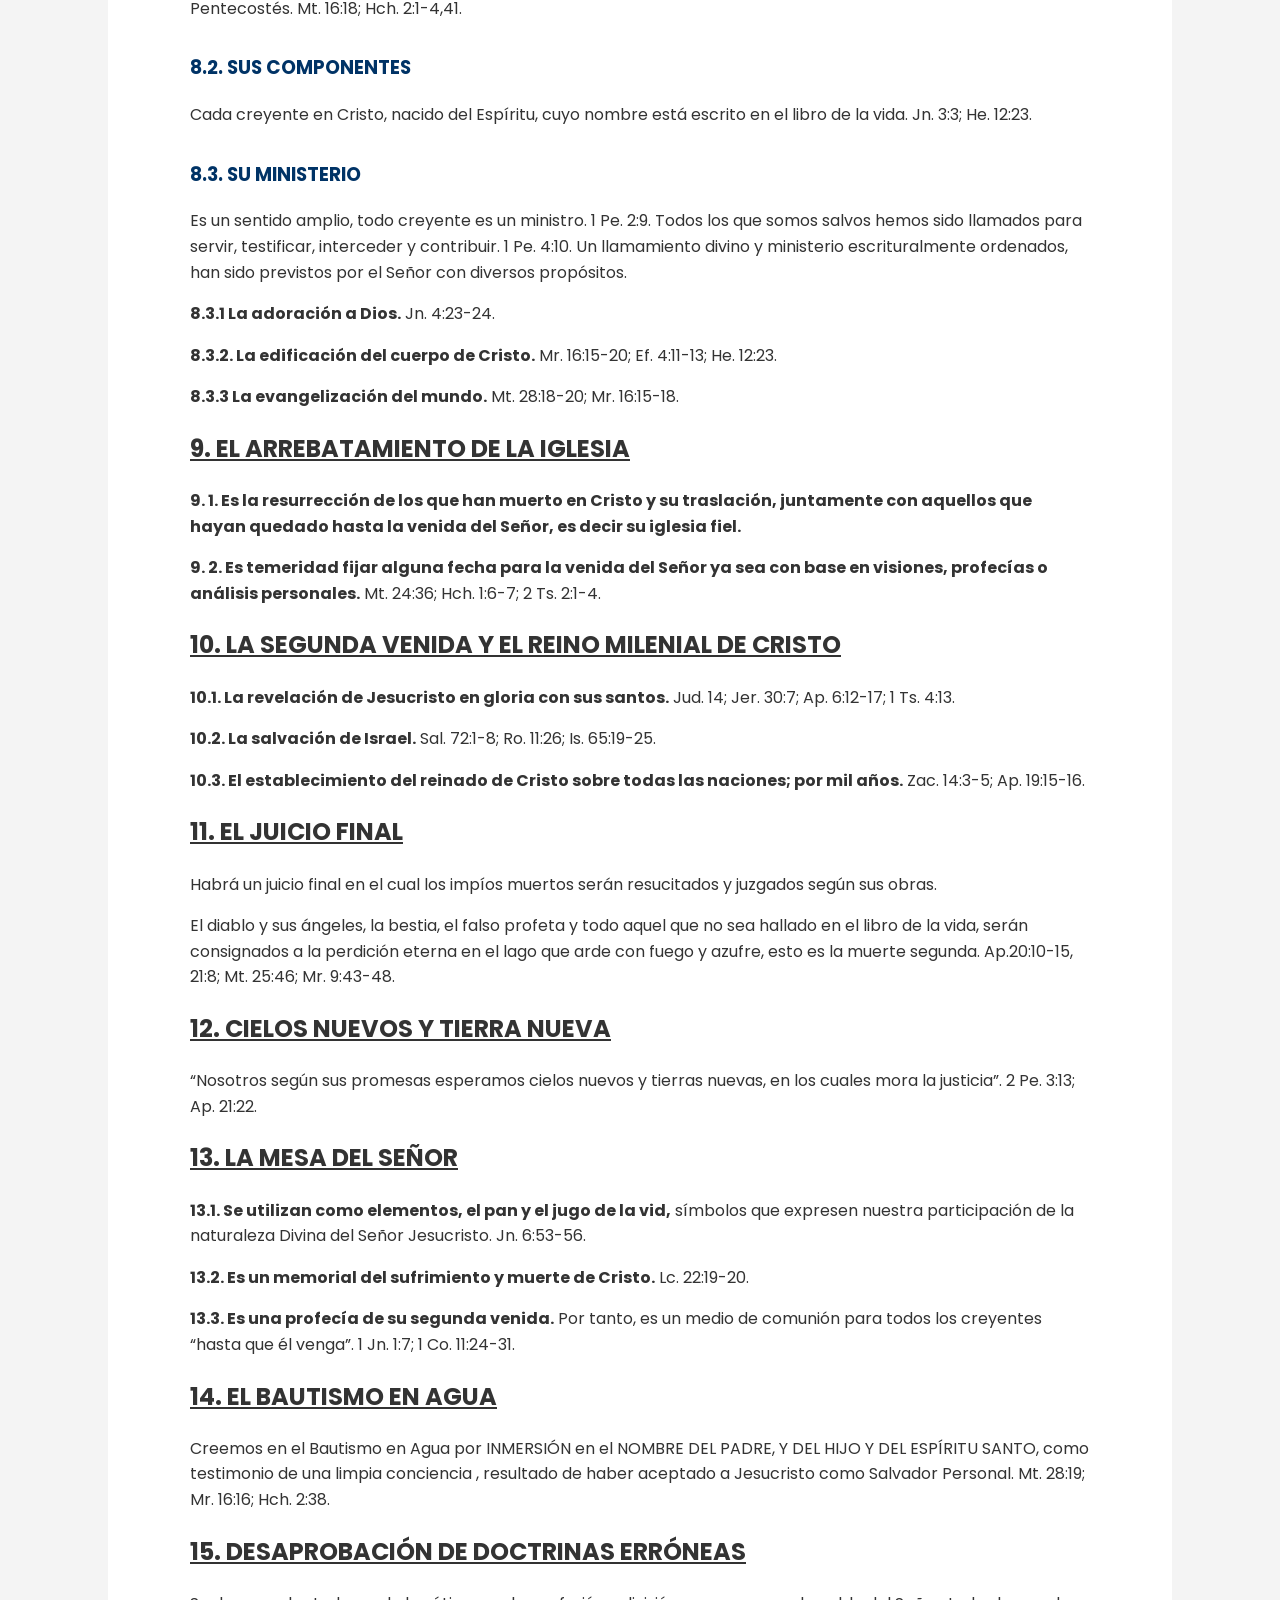
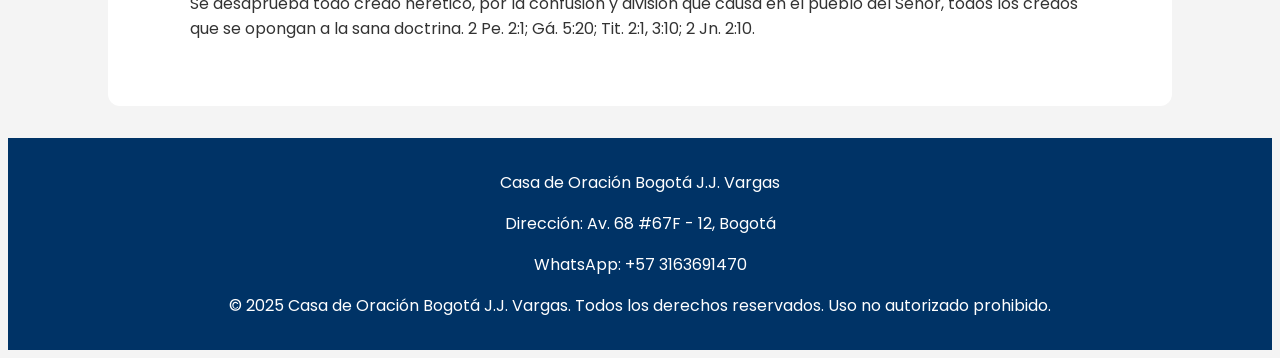
==== commit 92954199: "Se ajusta ubicacion de hojas, e imagenes" ====
--- a/declaracion.html
+++ b/declaracion.html
@@ -4,8 +4,8 @@
   <meta charset="UTF-8" />
   <meta name="viewport" content="width=device-width, initial-scale=1.0" />
   <title>Declaración de Fe | Casa de Oración</title>
-  <link rel="stylesheet" href="styles.css" />
-  <link rel="shortcut icon" href="icons/logo_casa_horacion.png" type="image/x-icon">
+  <link rel="stylesheet" href="/css/styles.css" />
+  <link rel="shortcut icon" href="/icons/logo_casa_horacion.png" type="image/x-icon">
   <link href="https://fonts.googleapis.com/css2?family=Poppins:wght@400;700&display=swap" rel="stylesheet">
 </head>
 <body>
@@ -13,7 +13,7 @@
 
   <header class="header">
     <div class="logo-container">
-      <img src="img/Logo_casa_de_oración.png" alt="Logo" class="logo-img" />
+      <img src="/img/Logo_casa_de_oración.png" alt="Logo" class="logo-img" />
       <h1 class="logo-title">Casa de Oración Bogotá J.J. Vargas</h1>
     </div>
     <nav id="navbar">
@@ -150,11 +150,11 @@
      <p>Se desaprueba todo credo herético, por la confusión y división que causa en el pueblo del Señor, todos los credos que se opongan a la sana doctrina. 2 Pe. 2:1; Gá. 5:20; Tit. 2:1, 3:10; 2 Jn. 2:10.</p>
      
 </main>
-<script src="script.js"></script>
+<script src="/js/script.js"></script>
 
    <footer>
-    <p>Casa de Oración J.J. Vargas</p>
+    <p>Casa de Oración Bogotá J.J. Vargas</p>
     <p>Dirección: Av. 68 #67F - 12, Bogotá</p>
-    <p>WhatsApp: +57 304 4709915</p>
+    <p>WhatsApp: +57 3163691470</p>
     <p>© 2025 Casa de Oración Bogotá J.J. Vargas. Todos los derechos reservados. Uso no autorizado prohibido.</p>
   </footer>
--- a/css/styles.css
+++ b/css/styles.css
@@ -0,0 +1,277 @@
+:root {
+  --bg-color: #f4f4f4;
+  --text-color: #333;
+  --section-bg: white;
+  --accent-color: #003366;
+}
+
+body {
+  font-family: 'Poppins', sans-serif;
+  background: var(--bg-color);
+  color: var(--text-color);
+}
+
+.section {
+  background: var(--section-bg);
+  border-radius: 12px;
+  padding: 3rem 2rem;
+  margin: 2rem auto;
+  max-width: 1000px;
+  text-align: center;
+}
+
+.header {
+  background: #d0e6ff;
+  padding: 1.5rem;
+  text-align: center;
+}
+
+.logo-container {
+  display: flex;
+  flex-direction: column;
+  align-items: center;
+  animation: float 3s ease-in-out infinite;
+}
+@keyframes float {
+  0%, 100% { transform: translateY(0); }
+  50% { transform: translateY(-5px); }
+}
+.logo-container:hover {
+  transform: scale(1.05);
+  filter: drop-shadow(0 0 8px rgba(0, 85, 170, 0.6));
+}
+.logo-img {
+  height: 150px;
+  margin-bottom: 0.5rem;
+}
+.logo-title {
+  font-size: 1.8rem;
+  font-weight: bold;
+  margin: 0;
+}
+
+nav {
+  display: flex;
+  justify-content: center;
+  gap: 1rem;
+  margin-top: 1rem;
+  flex-wrap: wrap;
+}
+nav a {
+  color: var(--accent-color);
+  text-decoration: none;
+  font-weight: bold;
+}
+#menu-toggle {
+  display: none;
+  background: none;
+  color: white;
+  font-size: 1.5rem;
+  border: none;
+}
+
+.bienvenida {
+  background: #0074cc;
+  color: white;
+}
+
+.carousel {
+  display: flex;
+  overflow-x: auto;
+  gap: 1rem;
+  padding: 1rem 0;
+  scroll-behavior: smooth;
+}
+.carousel img {
+  height: 200px;
+  cursor: pointer;
+  transition: transform 0.3s;
+  border-radius: 8px;
+}
+.carousel img:hover {
+  transform: scale(1.05);
+}
+
+.subcontacto {
+  margin-bottom: 1.5rem;
+}
+.icono-wsp {
+  height: 24px;
+  vertical-align: middle;
+  margin-right: 8px;
+}
+.whatsapp-btn {
+  display: inline-block;
+  background: #25D366;
+  color: white;
+  padding: 0.8rem 1.2rem;
+  border-radius: 5px;
+  text-decoration: none;
+  font-weight: bold;
+}
+
+.mapa-container {
+  padding: 1rem;
+  background: #fff;
+  border: 4px solid #003366;
+  border-radius: 10px;
+}
+.mapa-container .direccion {
+  margin-bottom: 1rem;
+  font-weight: bold;
+}
+.mapa-container iframe {
+  width: 100%;
+  height: 400px;
+  border: none;
+}
+
+footer {
+  background: var(--accent-color);
+  color: white;
+  text-align: center;
+  padding: 1rem;
+  margin-top: 2rem;
+}
+
+.mode-toggle {
+  position: fixed;
+  right: 15px;
+  top: 15px;
+  background: var(--accent-color);
+  color: white;
+  font-size: 1.5rem;
+  padding: 0.6rem 0.8rem;
+  border: none;
+  border-radius: 50%;
+  cursor: pointer;
+  z-index: 1000;
+}
+.mode-toggle:hover {
+  background: #0055aa;
+}
+
+.dark-mode {
+  --bg-color: #1a1a1a;
+  --text-color: #f0f0f0;
+  --section-bg: #2a2a2a;
+  --accent-color: #ffc107;
+}
+.dark-mode .mode-toggle {
+  background: #ffc107;
+  color: #1a1a1a;
+}
+.dark-mode .header,
+.dark-mode .bienvenida,
+.dark-mode footer {
+  background: #2e2e2e;
+  color: white;
+}
+.dark-mode .logo-title,
+.dark-mode nav a {
+  color: white;
+}
+.dark-mode nav {
+  background: #2e2e2e;
+}
+.dark-mode .versiculo {
+  background: #3a3a3a;
+  color: white;
+}
+.dark-mode .declaracion h3,
+.dark-mode .declaracion h4,
+.dark-mode .declaracion h5 {
+  color: white;
+}
+
+.versiculo {
+  background: #cce0ff;
+  padding: 1rem;
+  border-radius: 8px;
+  margin-top: 1rem;
+  font-style: italic;
+  font-size: 0.95rem;
+  color: #003366;
+  max-width: 800px;
+  margin-left: auto;
+  margin-right: auto;
+}
+
+.horarios ul {
+  list-style: none;
+  padding-left: 0;
+}
+.horarios li {
+  margin: 0.5rem 0;
+}
+
+.social-btn {
+  display: inline-block;
+  margin: 0.5rem;
+  padding: 0.8rem 1.2rem;
+  color: white;
+  text-decoration: none;
+  border-radius: 8px;
+  font-weight: bold;
+  transition: transform 0.3s;
+}
+.social-btn:hover {
+  transform: scale(1.05);
+}
+.social-btn .social-icon {
+  height: 20px;
+  margin-right: 8px;
+  vertical-align: middle;
+}
+.social-btn.red {
+  background: #cc0000;
+}
+.social-btn.blue {
+  background: #1877F2;
+}
+.social-btn.green {
+  background: #25D366;
+}
+
+.declaracion {
+  text-align: left;
+  max-width: 900px;
+  margin: 0 auto;
+  font-size: 1rem;
+  line-height: 1.6;
+}
+.declaracion h3 {
+  margin-top: 2rem;
+  color: var(--accent-color);
+}
+.declaracion h4,
+.declaracion h5 {
+  margin-top: 1rem;
+  font-weight: bold;
+  color: var(--accent-color);
+}
+
+.fade-in {
+  opacity: 0;
+  transform: translateY(40px);
+  animation: fadeInUp 1s ease forwards;
+}
+@keyframes fadeInUp {
+  to {
+    opacity: 1;
+    transform: translateY(0);
+  }
+}
+
+@media (max-width: 768px) {
+  nav {
+    display: none;
+    flex-direction: column;
+  }
+  nav.active {
+    display: flex;
+  }
+  #menu-toggle {
+    display: block;
+  }
+}
